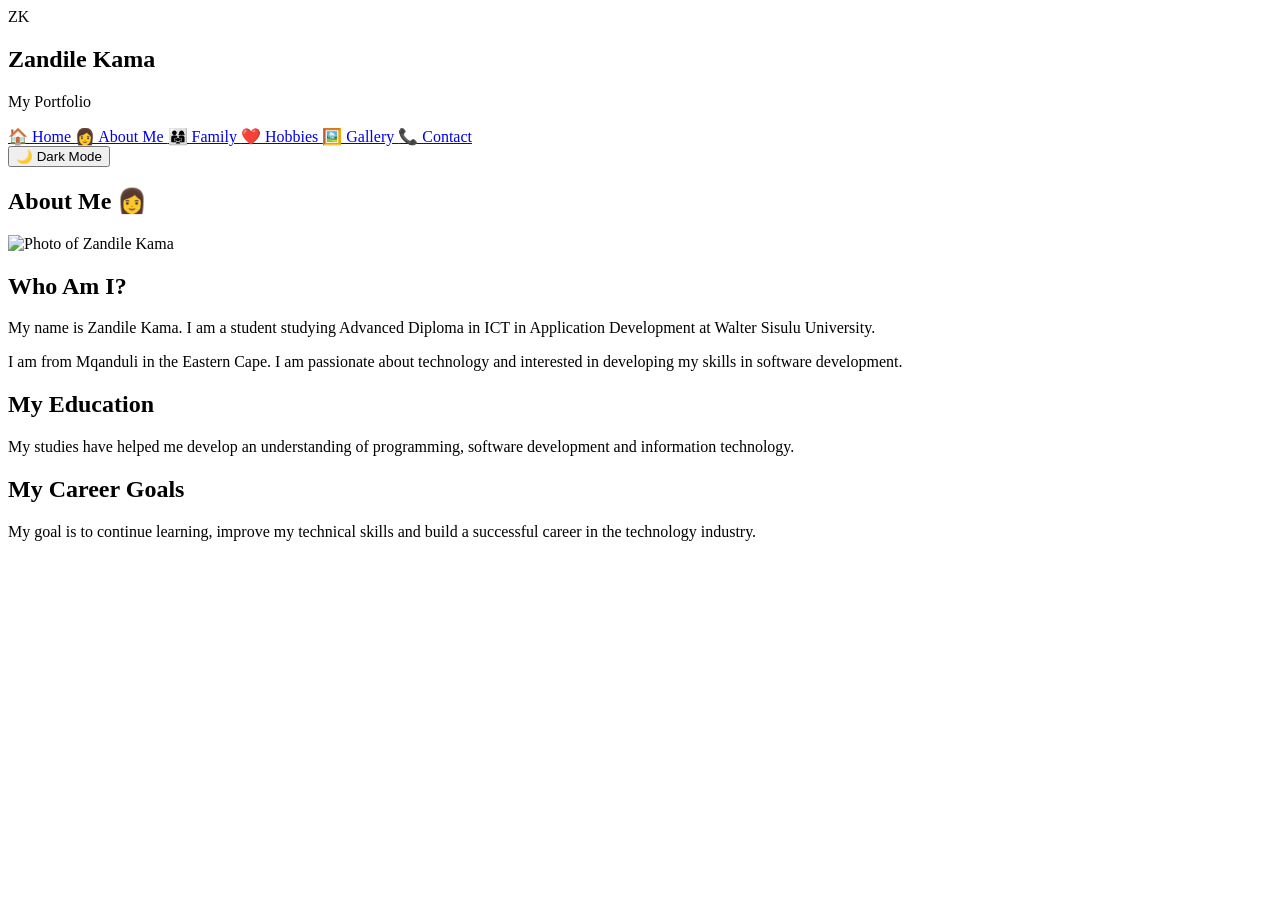
==== about.html @ 859c409b "Add files via upload" ====
<!DOCTYPE html>
<html lang="en">

<head>
    <meta charset="UTF-8">
    <meta name="viewport" content="width=device-width, initial-scale=1.0">
    <title>Zandile Kama | About Me</title>
    <link rel="stylesheet" href="css/style.css">
</head>
<body>
    <!-- SIDEBAR -->
    <aside class="sidebar">
        <div class="profile">
            <div class="profile-circle">
                ZK
            </div>
            <h2>Zandile Kama</h2>
            <p>My Portfolio</p>
        </div>
        <!-- NAVIGATION -->
        <nav>
            <a href="index.html"> 🏠 Home </a>
            <a href="about.html" class="active"> 👩 About Me </a>
            <a href="family.html"> 👨‍👩‍👧 Family </a>
            <a href="hobbies.html"> ❤️ Hobbies </a>
            <a href="gallery.html"> 🖼️ Gallery </a>
            <a href="contact.html"> 📞 Contact </a>
        </nav>
        <button id="darkModeBtn">
            🌙 Dark Mode
        </button>
    </aside>


    <!-- MAIN CONTENT -->
    <main class="content">
        <section class="card">
            <h1> About Me 👩  </h1>
            <div class="about-content">
                <div class="about-image">
                    <img src="images/pic.png"
                         alt="Photo of Zandile Kama">
                </div>
                <div class="about-text">
                    <h2> Who Am I? </h2>
                    <p>
                        My name is Zandile Kama. I am a student studying Advanced Diploma in ICT in Application  Development at Walter Sisulu University.
                    </p>
                    <p>
                        I am from Mqanduli in the Eastern Cape. I am passionate about technology and interested in developing my skills in software development.
                    </p>
                   <h2>My Education </h2>
                    <p>
                        My studies have helped me develop an understanding of programming, software development and information technology.
                    </p>
                    <h2> My Career Goals </h2>
                    <p>
                        My goal is to continue learning, improve  my technical skills and build a successful  career in the technology industry.
                    </p>
                </div>
            </div>
        </section>
    </main>
    <script src="js/script.js"></script>
</body>
</html>
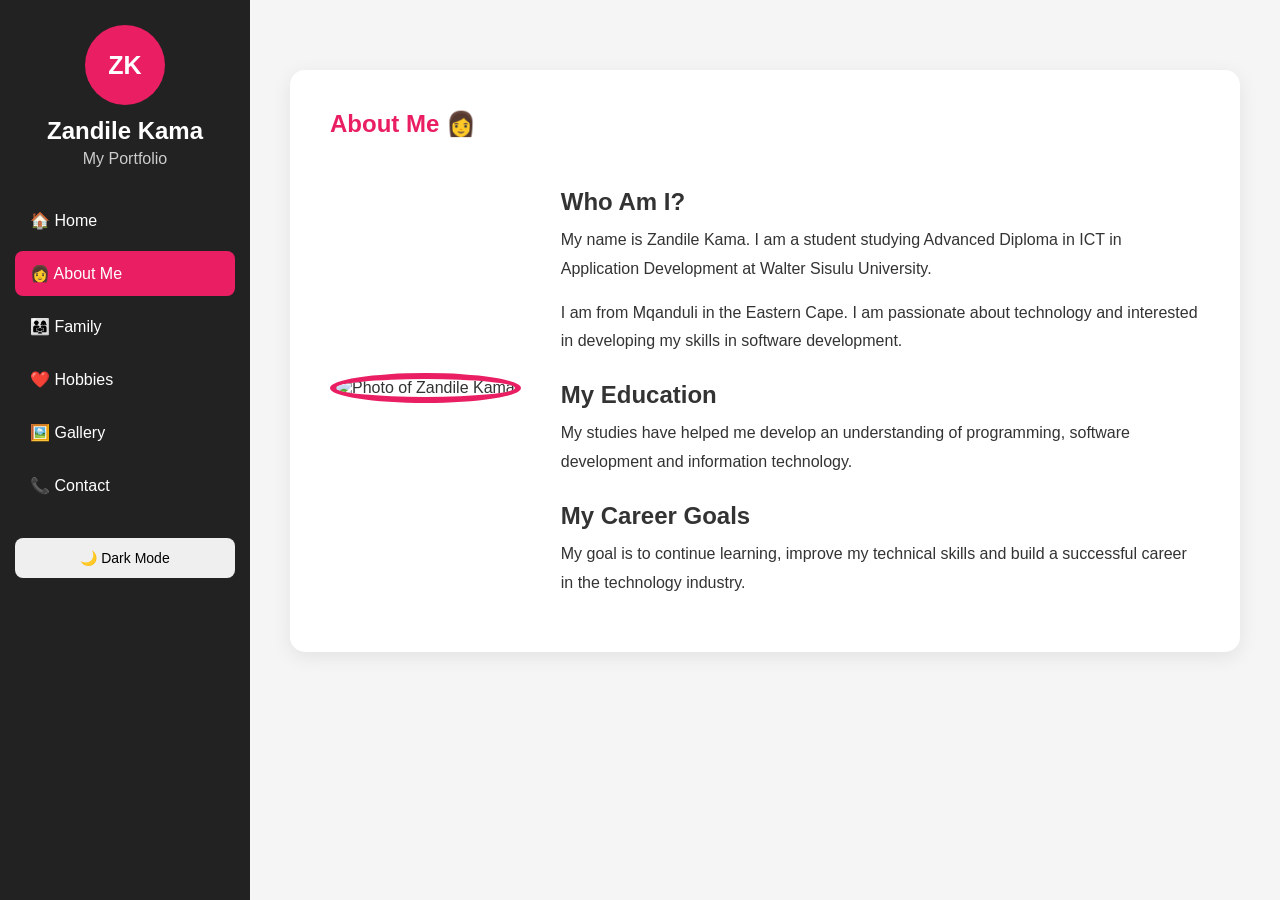
==== commit 62837ec3: "Update about.html" ====
--- a/about.html
+++ b/about.html
@@ -5,7 +5,7 @@
     <meta charset="UTF-8">
     <meta name="viewport" content="width=device-width, initial-scale=1.0">
     <title>Zandile Kama | About Me</title>
-    <link rel="stylesheet" href="css/style.css">
+    <link rel="stylesheet" href="style.css">
 </head>
 <body>
     <!-- SIDEBAR -->
@@ -63,4 +63,4 @@
     </main>
     <script src="js/script.js"></script>
 </body>
-</html>+</html>
--- a/style.css
+++ b/style.css
@@ -0,0 +1,444 @@
+/* =================================
+   GENERAL
+   ================================= */
+* {
+    margin: 0;
+    padding: 0;
+    box-sizing: border-box;
+}
+body {
+    font-family: Arial, sans-serif;
+    background: #f5f5f5;
+    color: #333;
+    transition: 0.3s;
+}
+/* =================================
+   SIDEBAR
+   ================================= */
+.sidebar {
+    position: fixed;
+    left: 0;
+    top: 0;
+    width: 250px;
+    height: 100vh;
+    background: #222;
+    color: white;
+    padding: 25px 15px;
+}
+.profile {
+    text-align: center;
+    margin-bottom: 30px;
+}
+.profile-circle {
+    width: 80px;
+    height: 80px;
+    border-radius: 50%;
+    background: #e91e63;
+    display: flex;
+    align-items: center;
+    justify-content: center;
+    margin: auto;
+    font-size: 25px;
+    font-weight: bold;
+}
+.profile h2 {
+    margin-top: 12px;
+}
+.profile p {
+    margin-top: 5px;
+    color: #ccc;
+}
+/* =================================
+   NAVIGATION
+   ================================= */
+nav {
+    display: flex;
+    flex-direction: column;
+    gap: 8px;
+}
+nav a {
+    text-decoration: none;
+    color: white;
+    padding: 13px 15px;
+    border-radius: 8px;
+    transition: 0.3s;
+}
+nav a:hover,
+nav a.active {
+    background: #e91e63;
+}
+/* =================================
+   DARK MODE BUTTON
+   ================================= */
+#darkModeBtn {
+    width: 100%;
+    margin-top: 30px;
+    padding: 12px;
+    border: none;
+    border-radius: 8px;
+    cursor: pointer;
+    font-size: 14px;
+}
+/* =================================
+   MAIN CONTENT
+   ================================= */
+.content {
+    margin-left: 250px;
+    padding: 40px;
+    min-height: 100vh;
+}
+/* =================================
+   HOME PAGE
+   ================================= */
+.home {
+    max-width: 1100px;
+    margin: 60px auto;
+    display: flex;
+    align-items: center;
+    justify-content: space-between;
+    gap: 60px;
+}
+.home-text {
+    flex: 1;
+}
+.welcome {
+    color: #e91e63;
+    font-weight: bold;
+    letter-spacing: 2px;
+    font-size: 14px;
+}
+.home h1 {
+    font-size: 48px;
+    margin: 15px 0;
+}
+.home h1 span {
+    color: #e91e63;
+}
+.home h2 {
+    font-size: 22px;
+    margin-bottom: 20px;
+    color: #555;
+}
+.intro {
+    font-size: 17px;
+    line-height: 1.8;
+    max-width: 650px;
+}
+.goal {
+    line-height: 1.7;
+    margin-bottom: 15px;
+}
+/* =================================
+   PERSONAL INFORMATION
+   ================================= */
+.personal-info {
+    display: flex;
+    gap: 20px;
+    margin: 25px 0;
+}
+.personal-info div {
+    background: white;
+    padding: 18px;
+    border-radius: 12px;
+   box-shadow:
+        0 5px 15px rgba(0, 0, 0, 0.08);
+}
+.personal-info strong {
+    color: #e91e63;
+}
+.personal-info p {
+    margin-top: 7px;
+}
+/* =================================
+   BUTTON
+   ================================= */
+.button {
+    display: inline-block;
+    margin-top: 10px;
+    padding: 12px 20px;
+    background: #e91e63;
+    color: white;
+    text-decoration: none;
+    border: none;
+    border-radius: 8px;
+    cursor: pointer;
+    transition: 0.3s;
+}
+.button:hover {
+    transform: translateY(-3px);
+}
+/* =================================
+   HOME PHOTO
+   ================================= */
+.home-photo {
+    text-align: center;
+}
+.photo-circle {
+    width: 300px;
+    height: 300px;
+    border-radius: 50%;
+    overflow: hidden;
+    border: 8px solid #e91e63;
+    box-shadow:
+        0 10px 30px rgba(0, 0, 0, 0.15);
+    animation:
+        float 3s ease-in-out infinite;
+}
+.photo-circle img {
+    width: 100%;
+    height: 100%;
+    object-fit: cover;
+}
+.home-photo p {
+    margin-top: 15px;
+    color: #777;
+}
+/* =================================
+   PHOTO ANIMATION
+   ================================= */
+@keyframes float {
+    0% {
+        transform: translateY(0);
+    }
+    50% {
+        transform: translateY(-10px);
+    }
+    100% {
+        transform: translateY(0);
+    }
+}
+/* =================================
+   QUICK INFORMATION
+   ================================= */
+.quick-info {
+    max-width: 1100px;
+    margin: 20px auto 50px;
+    display: grid;
+    grid-template-columns:
+        repeat(3, 1fr);
+    gap: 20px;
+}
+.info-card {
+    background: white;
+    padding: 25px;
+    border-radius: 15px;
+    text-align: center;
+    box-shadow:
+        0 5px 20px rgba(0, 0, 0, 0.08);
+    transition: 0.3s;
+}
+.info-card:hover {
+    transform: translateY(-8px);
+}
+.info-card h3 {
+    color: #e91e63;
+    margin-bottom: 10px;
+}
+/* =================================
+   GENERAL CARD
+   ================================= */
+.card {
+    background: white;
+    padding: 40px;
+    border-radius: 15px;
+    max-width: 1000px;
+    margin: 30px auto;
+    box-shadow:
+        0 5px 20px rgba(0, 0, 0, 0.08);
+}
+.card h1 {
+    color: #e91e63;
+    margin-bottom: 25px;
+}
+.card h2 {
+    margin-top: 25px;
+    margin-bottom: 10px;
+}
+.card p {
+    line-height: 1.8;
+    margin-bottom: 15px;
+}
+/* =================================
+   ABOUT PAGE
+   ================================= */
+.about-content {
+    display: flex;
+    gap: 40px;
+    align-items: center;
+}
+.about-image img {
+    width: 250px;
+    height: 250px;
+    object-fit: cover;
+    border-radius: 50%;
+    border: 6px solid #e91e63;
+}
+.about-text {
+    flex: 1;
+}
+/* =================================
+   FAMILY PAGE
+   ================================= */
+.family-cards {
+    display: grid;
+    grid-template-columns:
+        repeat(3, 1fr);
+    gap: 20px;
+    margin-top: 30px;
+}
+/* =================================
+   HOBBIES
+   ================================= */
+.hobby-grid {
+    display: grid;
+    grid-template-columns:
+        repeat(3, 1fr);
+    gap: 20px;
+    margin-top: 30px;
+}
+.hobby-card {
+    background: #f8f8f8;
+    padding: 25px;
+    border-radius: 15px;
+    text-align: center;
+    transition: 0.3s;
+}
+.hobby-card:hover {
+    transform: translateY(-8px);
+    box-shadow:
+        0 8px 20px rgba(0, 0, 0, 0.1);
+}
+.hobby-icon {
+    font-size: 40px;
+    margin-bottom: 15px;
+}
+.hobby-card h2 {
+    color: #e91e63;
+    margin-bottom: 10px;
+}
+/* =================================
+   GALLERY
+   ================================= */
+.gallery {
+    display: grid;
+    grid-template-columns:
+        repeat(2, 1fr);
+    gap: 25px;
+    margin-top: 30px;
+}
+.gallery-item {
+    text-align: center;
+    background: #f8f8f8;
+    padding: 15px;
+    border-radius: 15px;
+    transition: 0.3s;
+}
+.gallery-item:hover {
+    transform: scale(1.03);
+}
+.gallery-item img {
+    width: 100%;
+    height: 350px;
+    object-fit: cover;
+    border-radius: 10px;
+}
+.gallery-item p {
+    margin-top: 10px;
+    font-weight: bold;
+}
+/* =================================
+   CONTACT FORM
+   ================================= */
+form {
+    display: flex;
+    flex-direction: column;
+}
+label {
+    margin-top: 15px;
+    margin-bottom: 5px;
+    font-weight: bold;
+}
+input,
+textarea {
+    padding: 12px;
+    border: 1px solid #ccc;
+    border-radius: 6px;
+    font-family: Arial, sans-serif;
+}
+textarea {
+    height: 120px;
+    resize: none;
+}
+form .button {
+    margin-top: 20px;
+}
+/* =================================
+   DARK MODE
+   ================================= */
+body.dark {
+    background: #121212;
+    color: white;
+}
+body.dark .home h2 {
+    color: #ccc;
+}
+body.dark .personal-info div,
+body.dark .info-card,
+body.dark .card {
+    background: #1f1f1f;
+}
+body.dark .hobby-card,
+body.dark .gallery-item {
+    background: #292929;
+}
+body.dark .home-photo p {
+    color: #bbb;
+}
+/* =================================
+   MOBILE RESPONSIVE DESIGN
+   ================================= */
+@media (max-width: 800px) {
+    .sidebar {
+        position: relative;
+        width: 100%;
+        height: auto;
+    }
+    .content {
+        margin-left: 0;
+        padding: 20px;
+    }
+    .home {
+        flex-direction: column-reverse;
+        text-align: center;
+        margin-top: 30px;
+    }
+    .home h1 {
+        font-size: 36px;
+    }
+    .personal-info {
+        flex-direction: column;
+    }
+    .quick-info {
+        grid-template-columns: 1fr;
+    }
+    .about-content {
+        flex-direction: column;
+    }
+    .family-cards {
+        grid-template-columns: 1fr;
+    }
+    .hobby-grid {
+        grid-template-columns: 1fr;
+    }
+    .gallery {
+        grid-template-columns: 1fr;
+    }
+    .photo-circle {
+        width: 230px;
+        height: 230px;
+    }
+    .about-image img {
+        width: 200px;
+        height: 200px;
+    }
+}
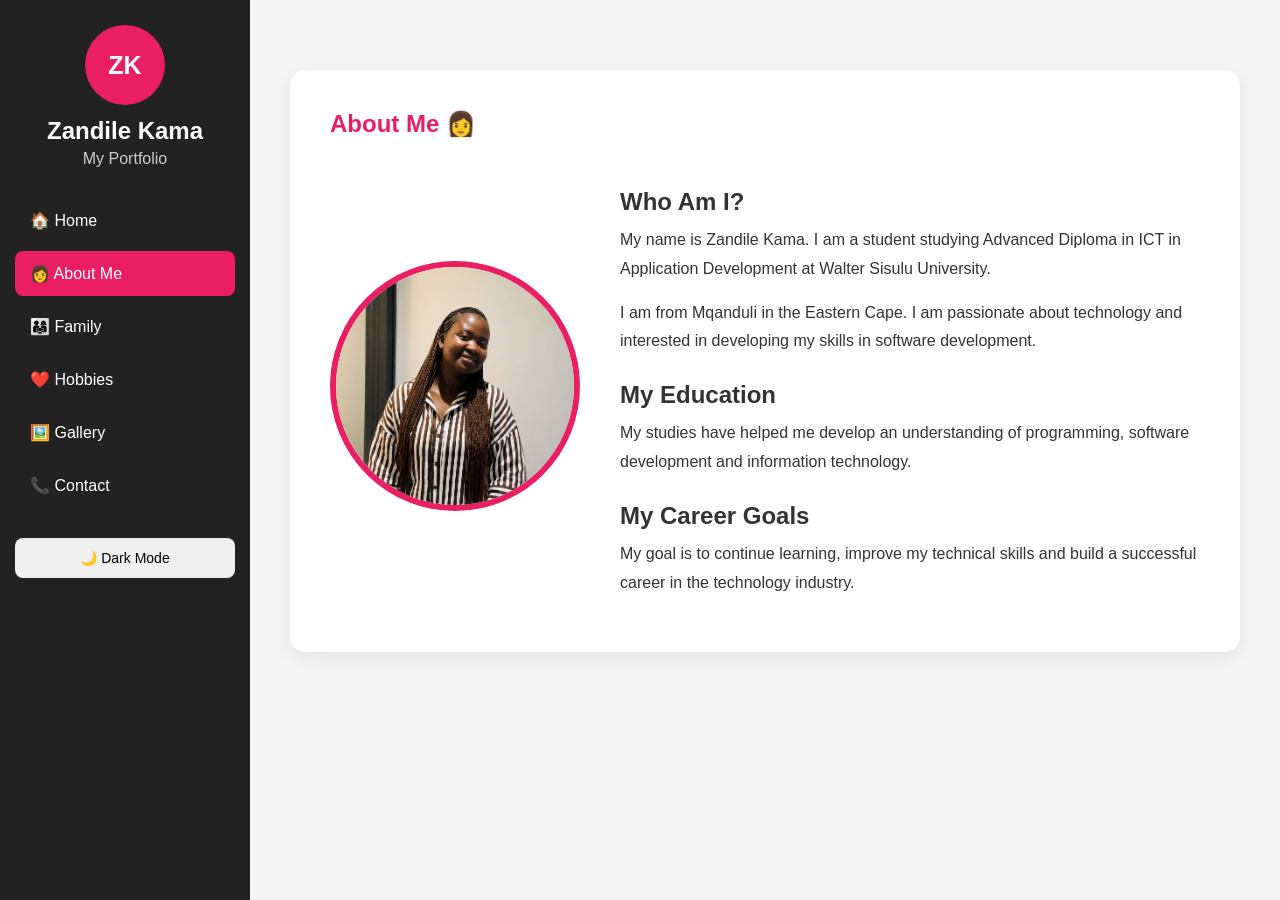
==== commit eb280d3d: "Update about.html" ====
--- a/about.html
+++ b/about.html
@@ -38,7 +38,7 @@
             <h1> About Me 👩  </h1>
             <div class="about-content">
                 <div class="about-image">
-                    <img src="images/pic.png"
+                    <img src="pic.png"
                          alt="Photo of Zandile Kama">
                 </div>
                 <div class="about-text">
@@ -61,6 +61,6 @@
             </div>
         </section>
     </main>
-    <script src="js/script.js"></script>
+    <script src="script.js"></script>
 </body>
 </html>
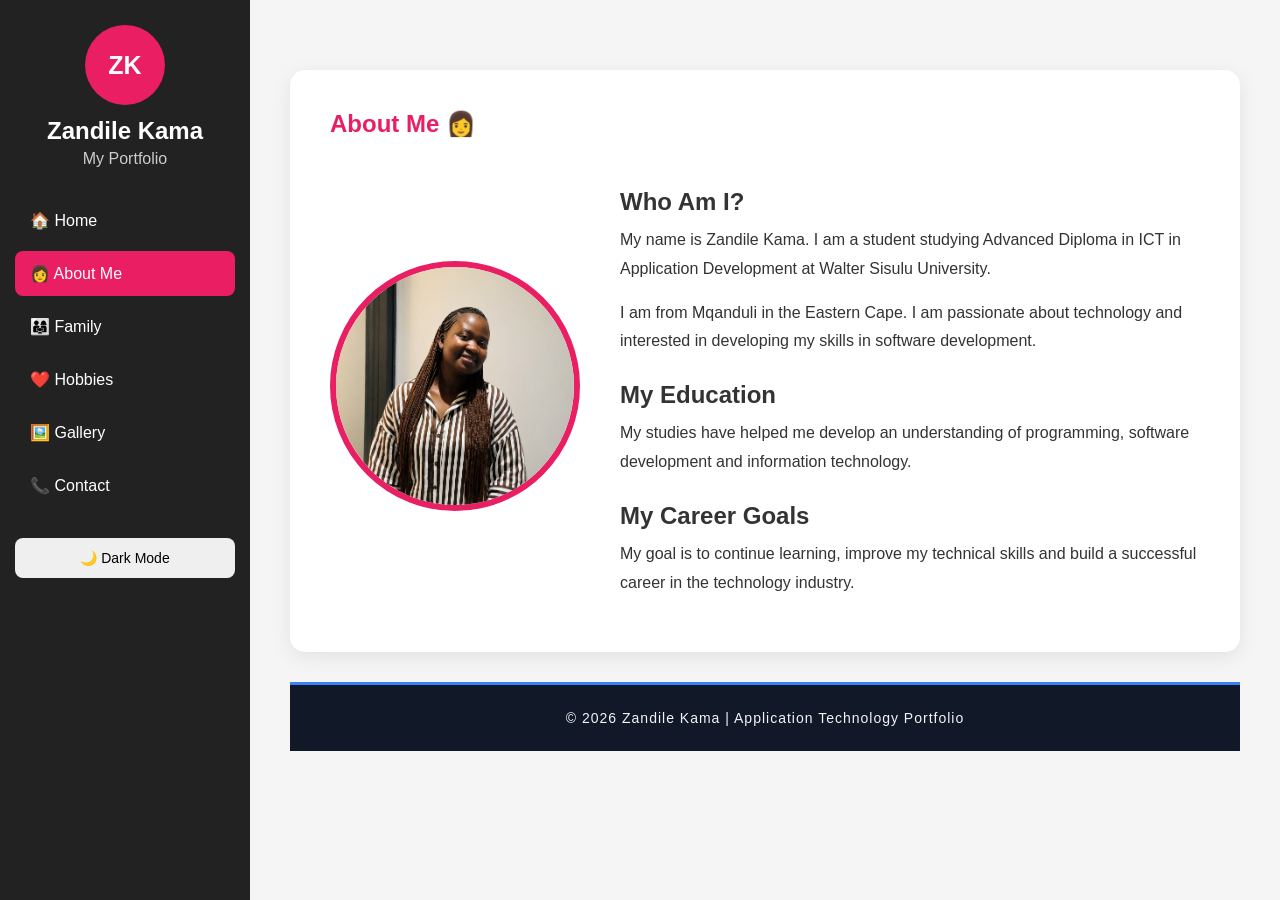
==== commit dd11c40d: "Update about.html" ====
--- a/about.html
+++ b/about.html
@@ -60,6 +60,10 @@
                 </div>
             </div>
         </section>
+              <!-- FOOTER -->
+        <footer class="footer">
+            <p>© 2026 Zandile Kama | Application Technology Portfolio</p>
+        </footer>
     </main>
     <script src="script.js"></script>
 </body>
--- a/style.css
+++ b/style.css
@@ -441,4 +441,82 @@
         width: 200px;
         height: 200px;
     }
-}+}
+/* =================================
+   CONTACT DETAILS
+   ================================= */
+.contact-details {
+    margin: 25px 0 30px;
+    padding: 25px;
+    background: #f8f8f8;
+    border-radius: 15px;
+}
+
+.contact-details h2 {
+    color: #e91e63;
+    margin-bottom: 20px;
+}
+
+.contact-details h3 {
+    margin-top: 25px;
+    margin-bottom: 15px;
+}
+
+.contact-details p {
+    margin-bottom: 12px;
+}
+
+.contact-details i {
+    color: #e91e63;
+    width: 25px;
+    margin-right: 8px;
+}
+
+/* =================================
+   SOCIAL MEDIA LINKS
+   ================================= */
+.social-links {
+    display: flex;
+    gap: 15px;
+    flex-wrap: wrap;
+}
+.social-links a {
+    display: inline-flex;
+    align-items: center;
+    gap: 8px;
+    padding: 10px 15px;
+    background: #e91e63;
+    color: white;
+    text-decoration: none;
+    border-radius: 8px;
+    transition: 0.3s;
+}
+.social-links a:hover {
+    transform: translateY(-3px);
+    opacity: 0.85;
+}
+.social-links i {
+    color: white;
+    width: auto;
+    margin: 0;
+}
+/* =================================
+   CONTACT DARK MODE
+   ================================= */
+body.dark .contact-details {
+    background: #292929;
+}
+.footer {
+    background: #111827;
+    color: #f3f4f6;
+    text-align: center;
+    padding: 25px;
+    margin-top: 30px;
+    border-top: 3px solid #3b82f6;
+}
+
+.footer p {
+    margin: 0;
+    font-size: 14px;
+    letter-spacing: 1px;
+}
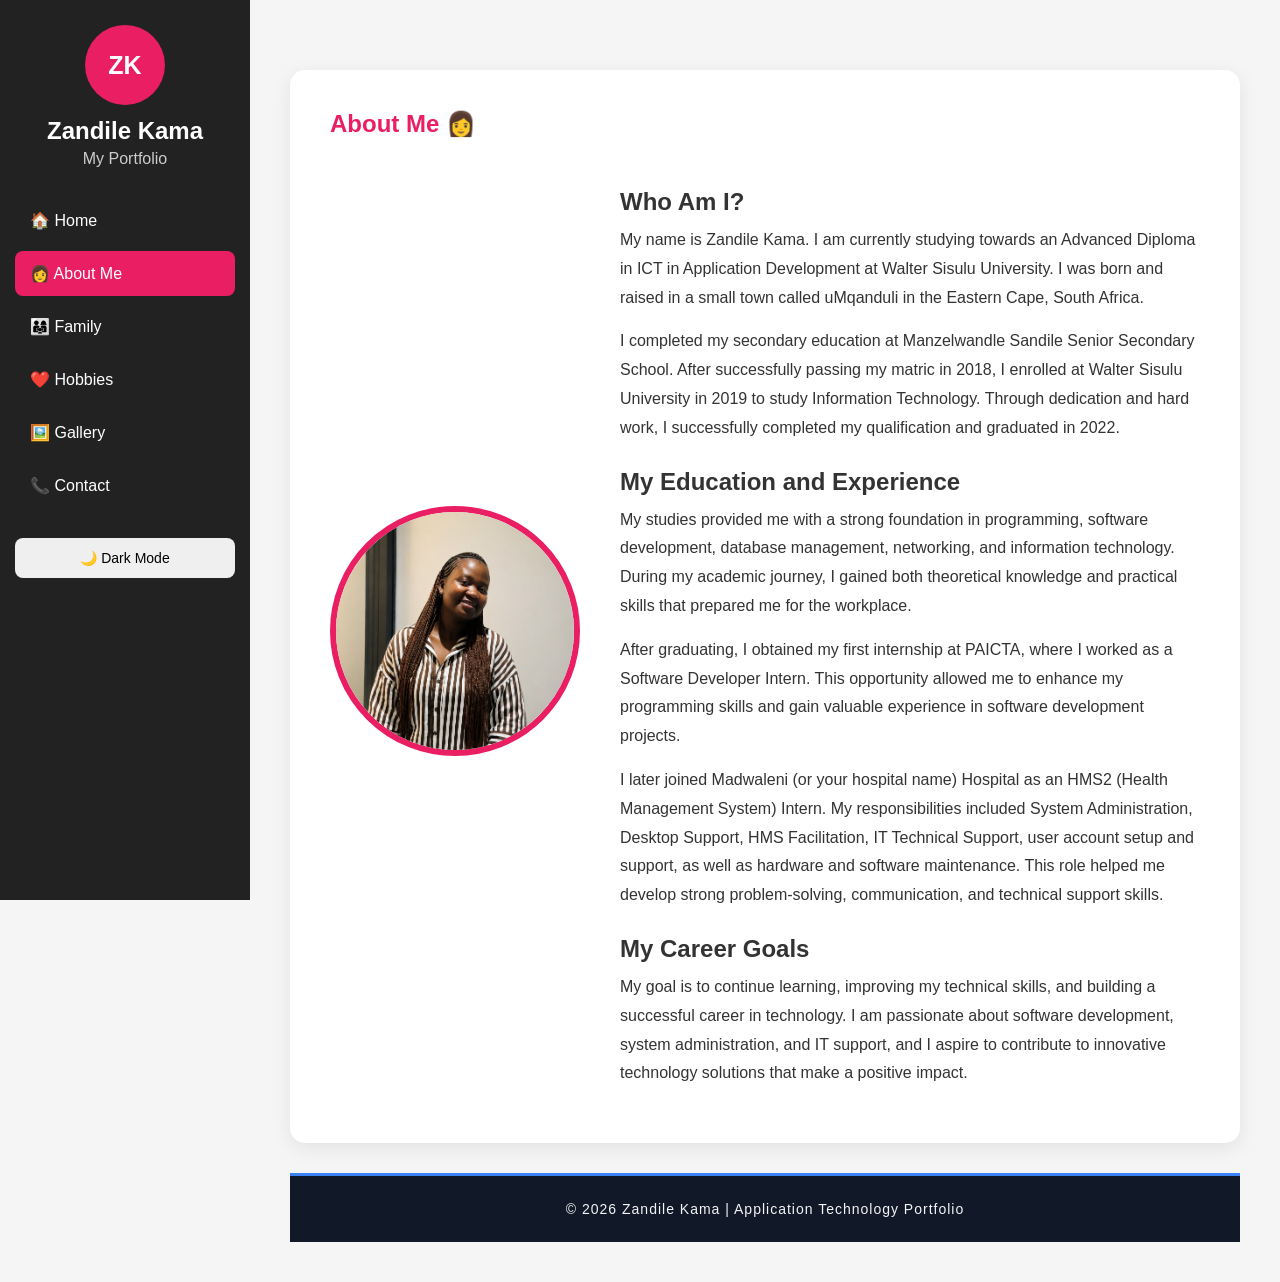
==== commit 3361a85c: "Update about.html" ====
--- a/about.html
+++ b/about.html
@@ -42,21 +42,51 @@
                          alt="Photo of Zandile Kama">
                 </div>
                 <div class="about-text">
-                    <h2> Who Am I? </h2>
-                    <p>
-                        My name is Zandile Kama. I am a student studying Advanced Diploma in ICT in Application  Development at Walter Sisulu University.
-                    </p>
-                    <p>
-                        I am from Mqanduli in the Eastern Cape. I am passionate about technology and interested in developing my skills in software development.
-                    </p>
-                   <h2>My Education </h2>
-                    <p>
-                        My studies have helped me develop an understanding of programming, software development and information technology.
-                    </p>
-                    <h2> My Career Goals </h2>
-                    <p>
-                        My goal is to continue learning, improve  my technical skills and build a successful  career in the technology industry.
-                    </p>
+                    <h2>Who Am I?</h2>
+
+<p>
+    My name is Zandile Kama. I am currently studying towards an
+    Advanced Diploma in ICT in Application Development at Walter Sisulu University.
+    I was born and raised in a small town called uMqanduli in the Eastern Cape,
+    South Africa.
+</p>
+
+<p>
+    I completed my secondary education at Manzelwandle Sandile Senior Secondary School.
+    After successfully passing my matric in 2018, I enrolled at Walter Sisulu University
+    in 2019 to study Information Technology. Through dedication and hard work, I
+    successfully completed my qualification and graduated in 2022.
+</p>
+
+<h2>My Education and Experience</h2>
+
+<p>
+    My studies provided me with a strong foundation in programming, software development,
+    database management, networking, and information technology. During my academic journey,
+    I gained both theoretical knowledge and practical skills that prepared me for the workplace.
+</p>
+
+<p>
+    After graduating, I obtained my first internship at PAICTA, where I worked as a
+    Software Developer Intern. This opportunity allowed me to enhance my programming skills
+    and gain valuable experience in software development projects.
+</p>
+
+<p>
+    I later joined Madwaleni (or your hospital name) Hospital as an HMS2 (Health Management System)
+    Intern. My responsibilities included System Administration, Desktop Support, HMS Facilitation,
+    IT Technical Support, user account setup and support, as well as hardware and software maintenance.
+    This role helped me develop strong problem-solving, communication, and technical support skills.
+</p>
+
+<h2>My Career Goals</h2>
+
+<p>
+    My goal is to continue learning, improving my technical skills, and building a
+    successful career in technology. I am passionate about software development,
+    system administration, and IT support, and I aspire to contribute to innovative
+    technology solutions that make a positive impact.
+</p>
                 </div>
             </div>
         </section>
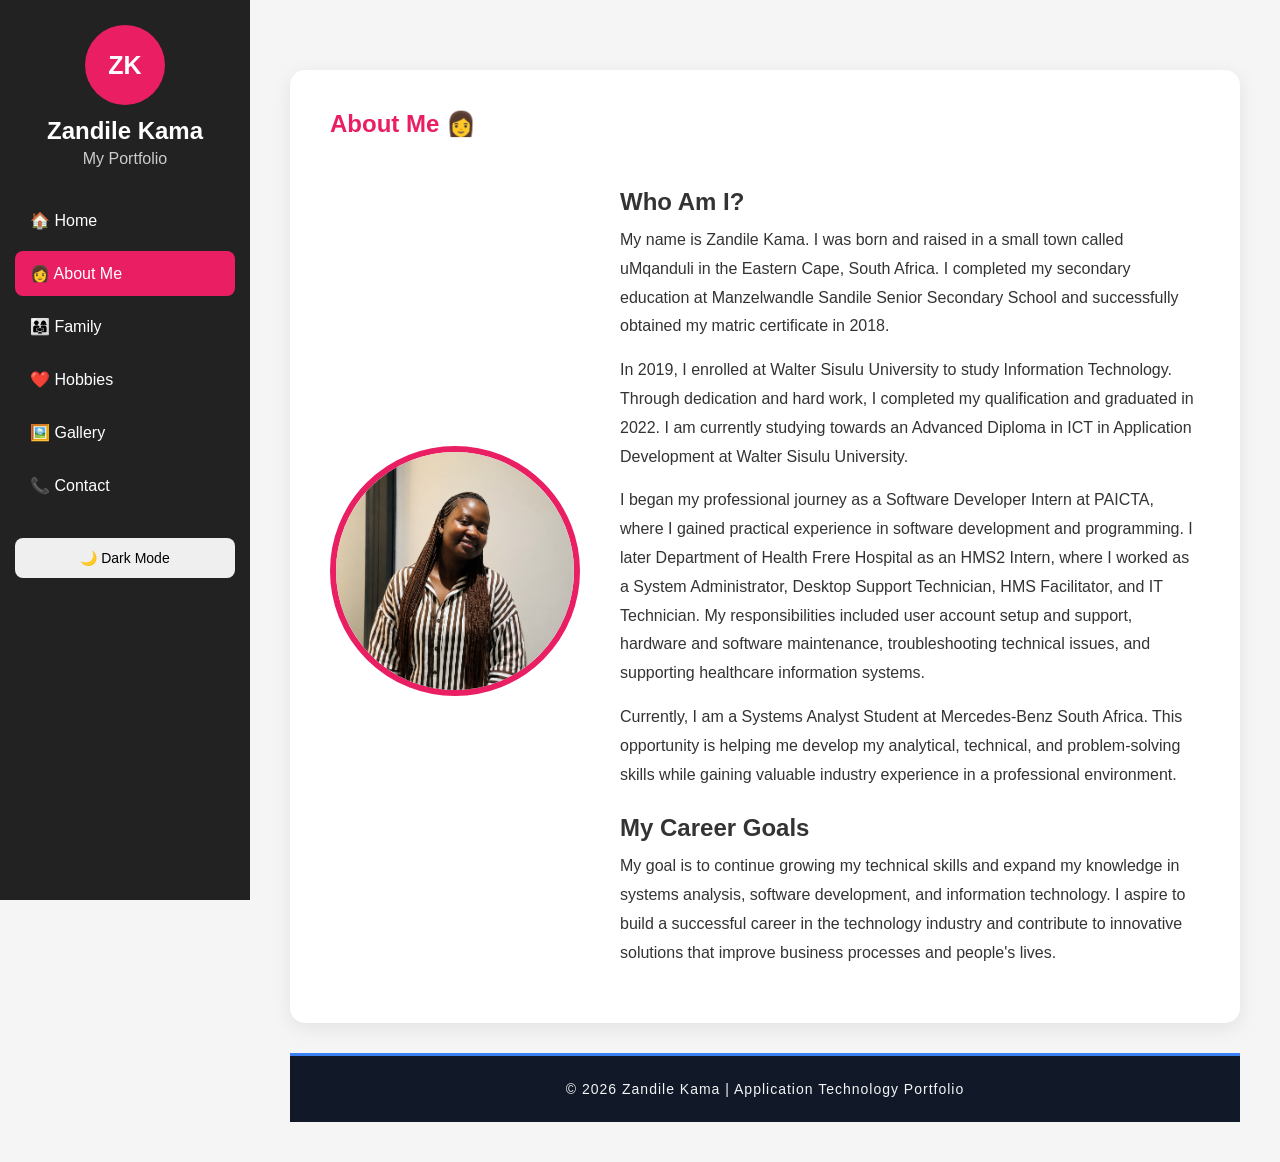
==== commit f9dd92e7: "Update about.html" ====
--- a/about.html
+++ b/about.html
@@ -43,49 +43,46 @@
                 </div>
                 <div class="about-text">
                     <h2>Who Am I?</h2>
-
+                    
 <p>
-    My name is Zandile Kama. I am currently studying towards an
-    Advanced Diploma in ICT in Application Development at Walter Sisulu University.
-    I was born and raised in a small town called uMqanduli in the Eastern Cape,
-    South Africa.
+    My name is Zandile Kama. I was born and raised in a small town called
+    uMqanduli in the Eastern Cape, South Africa. I completed my secondary
+    education at Manzelwandle Sandile Senior Secondary School and successfully
+    obtained my matric certificate in 2018.
 </p>
 
 <p>
-    I completed my secondary education at Manzelwandle Sandile Senior Secondary School.
-    After successfully passing my matric in 2018, I enrolled at Walter Sisulu University
-    in 2019 to study Information Technology. Through dedication and hard work, I
-    successfully completed my qualification and graduated in 2022.
-</p>
-
-<h2>My Education and Experience</h2>
-
-<p>
-    My studies provided me with a strong foundation in programming, software development,
-    database management, networking, and information technology. During my academic journey,
-    I gained both theoretical knowledge and practical skills that prepared me for the workplace.
+    In 2019, I enrolled at Walter Sisulu University to study Information
+    Technology. Through dedication and hard work, I completed my qualification
+    and graduated in 2022. I am currently studying towards an Advanced Diploma
+    in ICT in Application Development at Walter Sisulu University.
 </p>
 
 <p>
-    After graduating, I obtained my first internship at PAICTA, where I worked as a
-    Software Developer Intern. This opportunity allowed me to enhance my programming skills
-    and gain valuable experience in software development projects.
+    I began my professional journey as a Software Developer Intern at PAICTA,
+    where I gained practical experience in software development and programming.
+    I later Department of Health Frere Hospital as an HMS2 Intern, where I worked as a
+    System Administrator, Desktop Support Technician, HMS Facilitator, and IT
+    Technician. My responsibilities included user account setup and support,
+    hardware and software maintenance, troubleshooting technical issues, and
+    supporting healthcare information systems.
 </p>
 
 <p>
-    I later joined Madwaleni (or your hospital name) Hospital as an HMS2 (Health Management System)
-    Intern. My responsibilities included System Administration, Desktop Support, HMS Facilitation,
-    IT Technical Support, user account setup and support, as well as hardware and software maintenance.
-    This role helped me develop strong problem-solving, communication, and technical support skills.
+    Currently, I am a Systems Analyst Student at Mercedes-Benz South Africa.
+    This opportunity is helping me develop my analytical, technical, and
+    problem-solving skills while gaining valuable industry experience in a
+    professional environment.
 </p>
 
 <h2>My Career Goals</h2>
 
 <p>
-    My goal is to continue learning, improving my technical skills, and building a
-    successful career in technology. I am passionate about software development,
-    system administration, and IT support, and I aspire to contribute to innovative
-    technology solutions that make a positive impact.
+    My goal is to continue growing my technical skills and expand my knowledge
+    in systems analysis, software development, and information technology. I
+    aspire to build a successful career in the technology industry and
+    contribute to innovative solutions that improve business processes and
+    people's lives.
 </p>
                 </div>
             </div>
